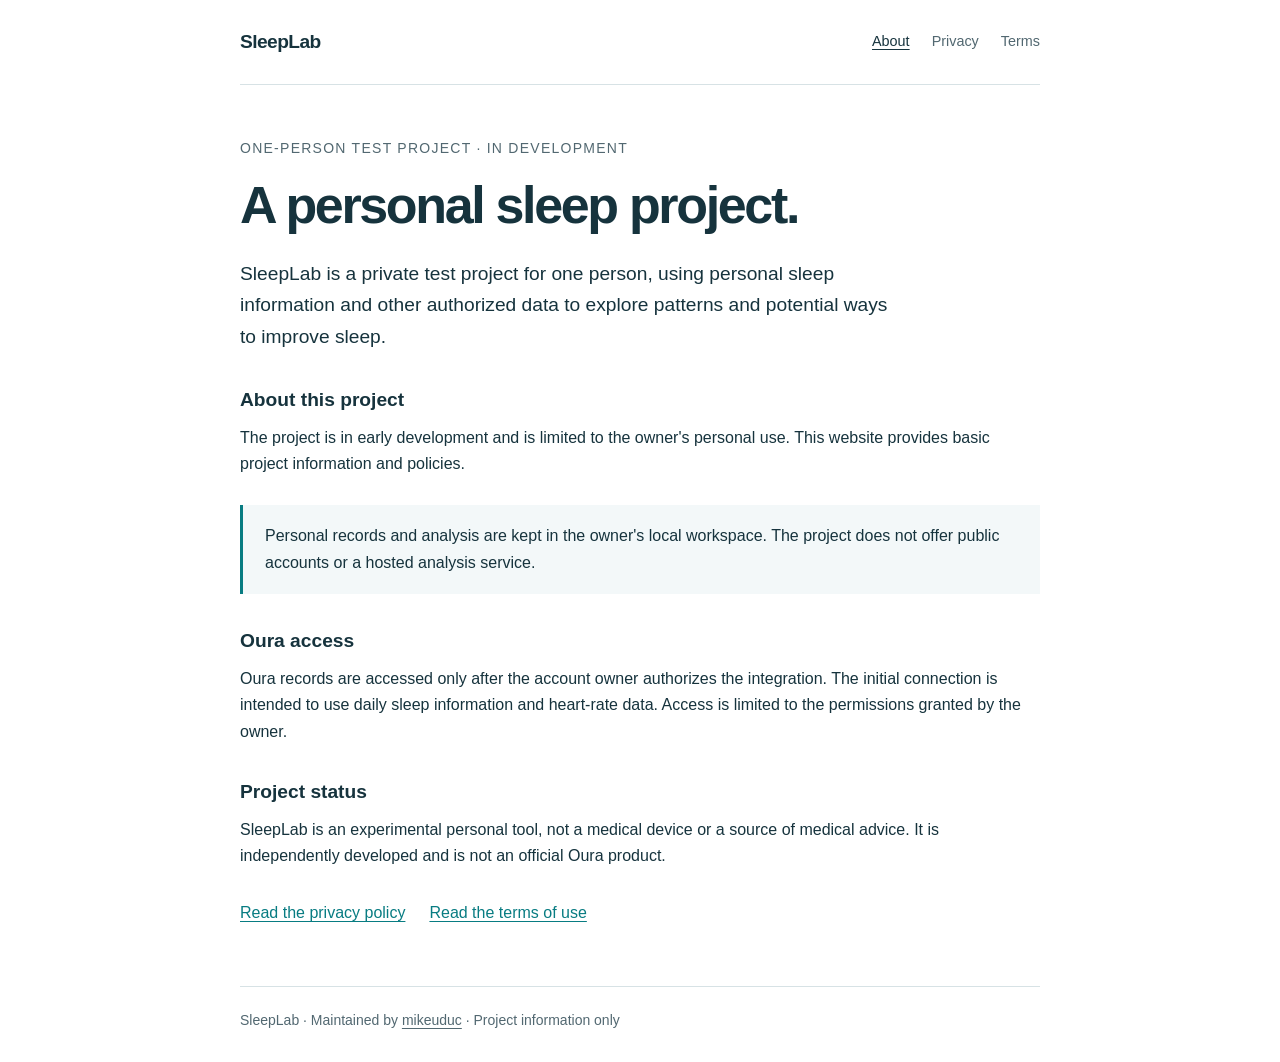
==== index.html @ 1819baf8 "Publish SleepLab project information and policies" ====
<!doctype html>
<html lang="en">
<head>
  <meta charset="utf-8">
  <meta name="viewport" content="width=device-width, initial-scale=1">
  <meta name="description" content="SleepLab is a private test project for one person, exploring personal sleep information.">
  <meta name="robots" content="noindex, nofollow">
  <meta name="referrer" content="no-referrer">
  <title>SleepLab — Project information</title>
  <link rel="stylesheet" href="styles.css">
</head>
<body>
  <a class="skip" href="#main">Skip to content</a>
  <header>
    <a class="brand" href="./">SleepLab</a>
    <nav aria-label="Main navigation"><a href="./" aria-current="page">About</a><a href="privacy/">Privacy</a><a href="terms/">Terms</a></nav>
  </header>
  <main id="main">
    <p class="eyebrow">One-person test project · In development</p>
    <h1>A personal sleep project.</h1>
    <p class="lead">SleepLab is a private test project for one person, using personal sleep information and other authorized data to explore patterns and potential ways to improve sleep.</p>
    <h2>About this project</h2>
    <p>The project is in early development and is limited to the owner's personal use. This website provides basic project information and policies.</p>
    <div class="notice"><p>Personal records and analysis are kept in the owner's local workspace. The project does not offer public accounts or a hosted analysis service.</p></div>
    <h2>Oura access</h2>
    <p>Oura records are accessed only after the account owner authorizes the integration. The initial connection is intended to use daily sleep information and heart-rate data. Access is limited to the permissions granted by the owner.</p>
    <h2>Project status</h2>
    <p>SleepLab is an experimental personal tool, not a medical device or a source of medical advice. It is independently developed and is not an official Oura product.</p>
    <div class="links"><a href="privacy/">Read the privacy policy</a><a href="terms/">Read the terms of use</a></div>
  </main>
  <footer>SleepLab · Maintained by <a href="https://github.com/mikeuduc">mikeuduc</a> · Project information only</footer>
</body>
</html>
---- styles.css ----
:root{color-scheme:light;--ink:#16333d;--muted:#526871;--accent:#087c82;--line:#d7e2e5;--paper:#fff;--wash:#f3f8f9;font-family:-apple-system,BlinkMacSystemFont,"Segoe UI",sans-serif;background:var(--paper);color:var(--ink);line-height:1.65}
*{box-sizing:border-box}body{margin:0}a{color:var(--accent);text-underline-offset:.2em}a:hover{text-decoration-thickness:2px}a:focus-visible{outline:3px solid var(--accent);outline-offset:5px}header,main,footer{width:min(100% - 40px,800px);margin:auto}header{display:flex;justify-content:space-between;align-items:center;gap:18px;flex-wrap:wrap;padding:26px 0;border-bottom:1px solid var(--line)}.brand{color:var(--ink);font-size:1.2rem;font-weight:650;text-decoration:none;letter-spacing:-.03em}nav{display:flex;flex-wrap:wrap;gap:10px 22px;font-size:.9rem}nav a{color:var(--muted);text-decoration:none}nav a[aria-current=page]{color:var(--ink);text-decoration:underline}main{padding:52px 0 60px;min-height:65vh}h1{font-size:clamp(2rem,7vw,3.25rem);line-height:1.15;font-weight:600;letter-spacing:-.045em;margin:10px 0 22px}h2{font-size:1.2rem;line-height:1.35;font-weight:600;margin:34px 0 12px}p,li{font-size:1rem}p{margin:0 0 16px}.lead{font-size:1.2rem;line-height:1.65;max-width:650px}.eyebrow,.date{font-size:.875rem;color:var(--muted)}.eyebrow{letter-spacing:.09em;text-transform:uppercase}.date{margin-top:-8px;margin-bottom:30px}ul{padding-left:24px}li{margin:8px 0}.notice{background:var(--wash);border-left:3px solid var(--accent);padding:18px 22px;margin:28px 0}.notice p:last-child{margin:0}.links{display:flex;flex-wrap:wrap;gap:12px 24px;margin-top:30px}footer{border-top:1px solid var(--line);padding:22px 0 30px;color:var(--muted);font-size:.875rem}footer a{color:inherit}.skip{position:absolute;left:16px;top:-100px;padding:8px 16px;background:var(--paper)}.skip:focus{top:10px}@media(max-width:480px){header,main,footer{width:calc(100% - 32px)}header{padding:20px 0}main{padding:32px 0 40px}.lead{font-size:1.1rem}nav{gap:12px 18px}}
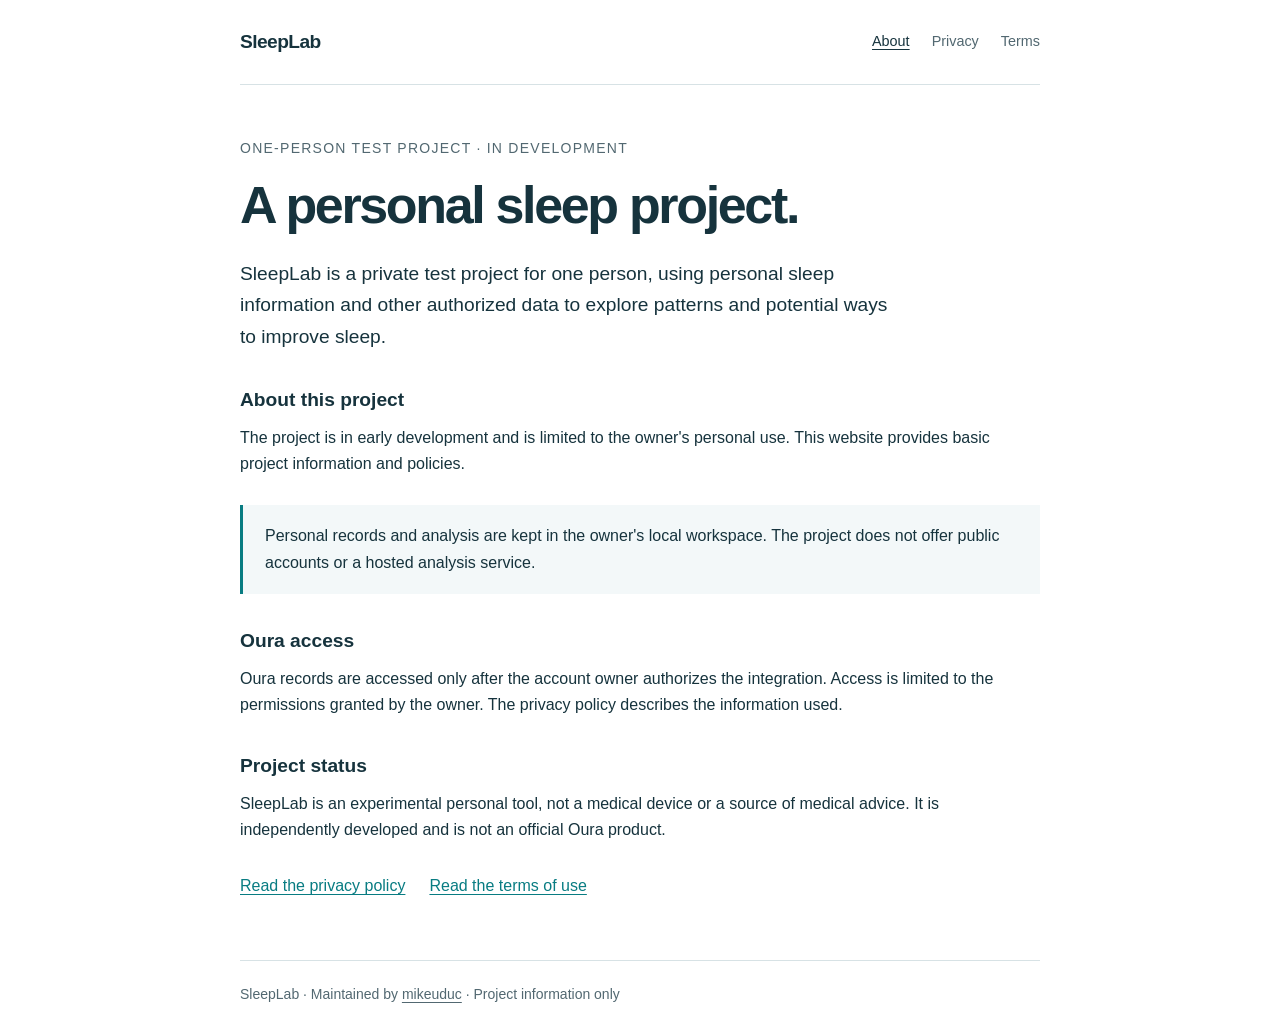
==== commit 0dd64a79: "Update authorized data categories in privacy disclosures" ====
--- a/index.html
+++ b/index.html
@@ -23,7 +23,7 @@
     <p>The project is in early development and is limited to the owner's personal use. This website provides basic project information and policies.</p>
     <div class="notice"><p>Personal records and analysis are kept in the owner's local workspace. The project does not offer public accounts or a hosted analysis service.</p></div>
     <h2>Oura access</h2>
-    <p>Oura records are accessed only after the account owner authorizes the integration. The initial connection is intended to use daily sleep information and heart-rate data. Access is limited to the permissions granted by the owner.</p>
+    <p>Oura records are accessed only after the account owner authorizes the integration. Access is limited to the permissions granted by the owner. The privacy policy describes the information used.</p>
     <h2>Project status</h2>
     <p>SleepLab is an experimental personal tool, not a medical device or a source of medical advice. It is independently developed and is not an official Oura product.</p>
     <div class="links"><a href="privacy/">Read the privacy policy</a><a href="terms/">Read the terms of use</a></div>
